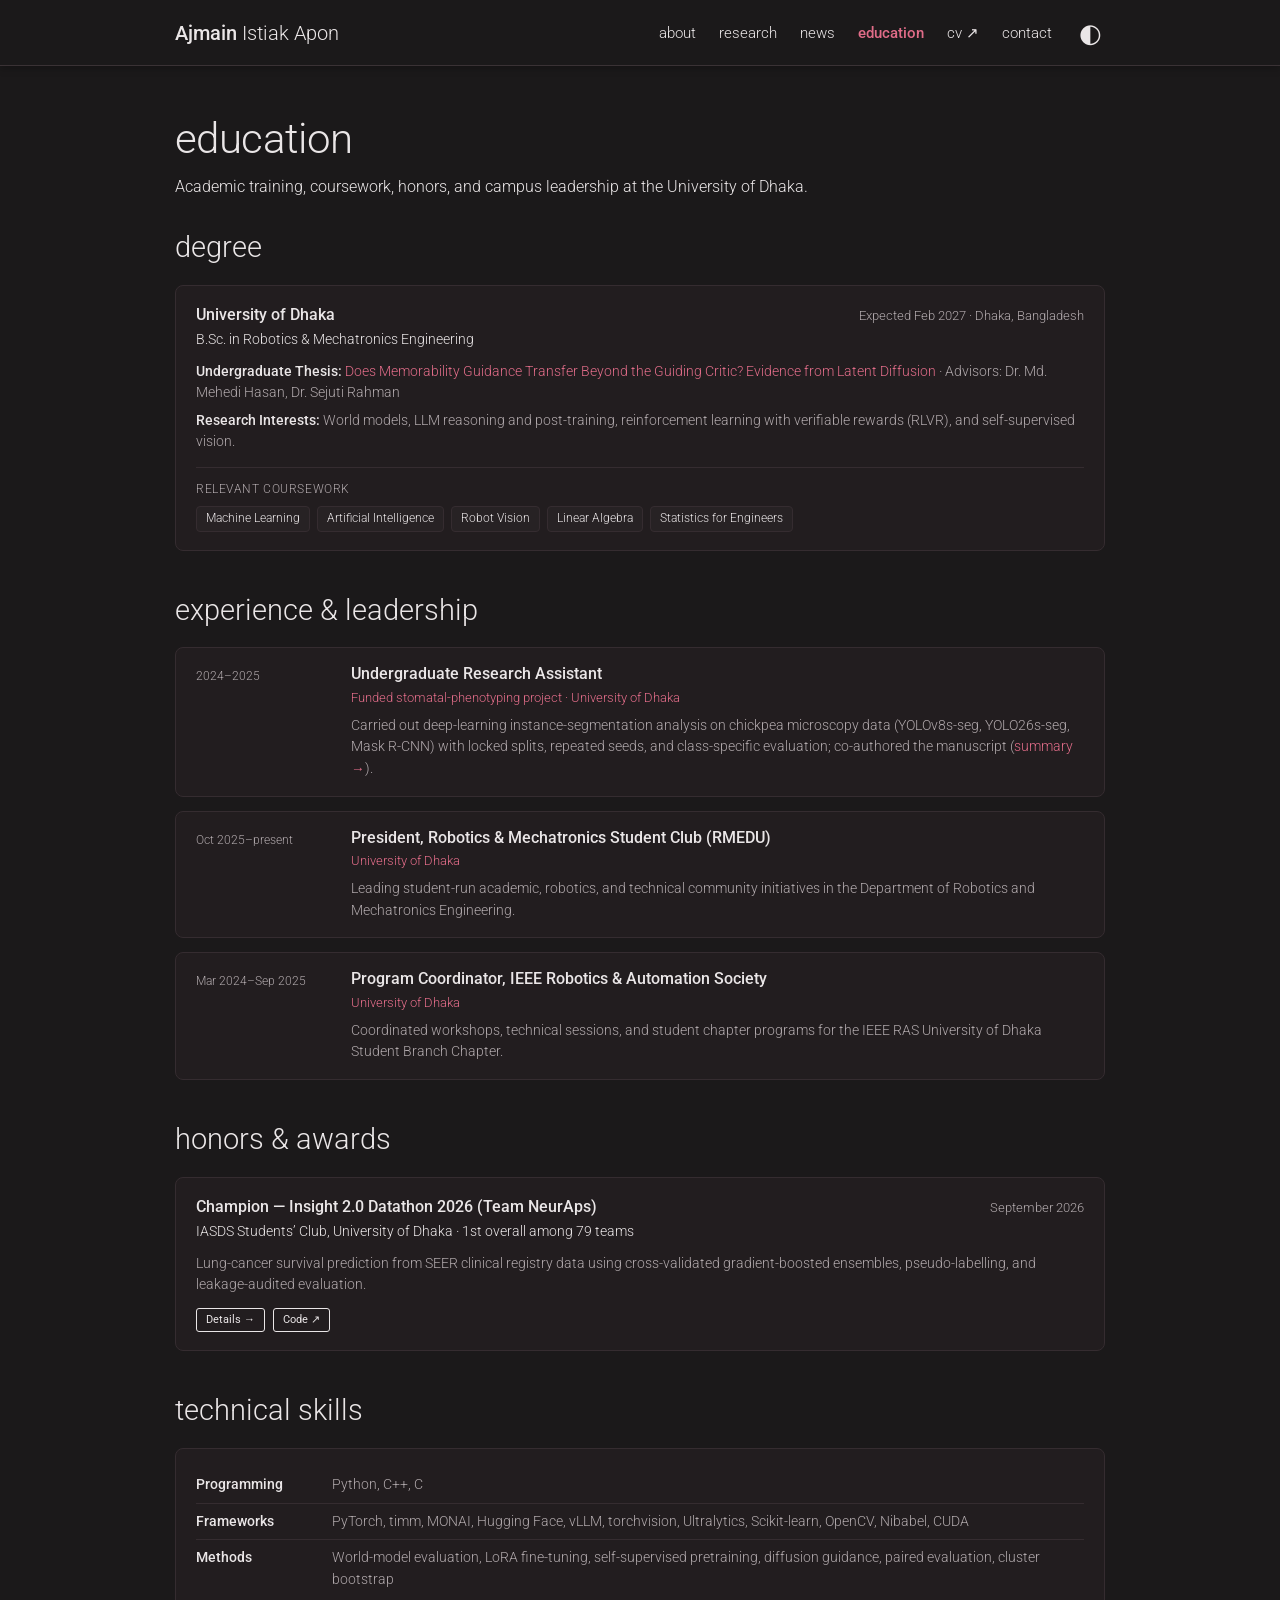
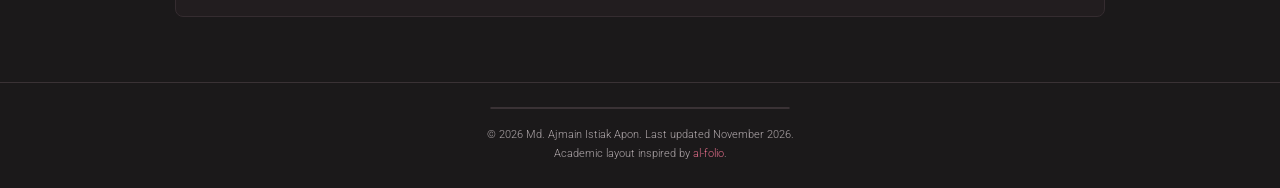
==== education.html @ 12cf2725 "Redesign portfolio in burgundy with framed paper cards, education page, updated figures, and rebuilt" ====
<!doctype html>
<html lang="en"><head>
<meta charset="utf-8"><meta name="viewport" content="width=device-width,initial-scale=1"><meta name="theme-color" content="#1b191a">
<title>Education | Ajmain Istiak Apon</title>
<meta name="description" content="Education, coursework, academic leadership, honors, and technical skills of Ajmain Istiak Apon at the University of Dhaka.">
<link rel="icon" href="favicon.svg"><link rel="preconnect" href="https://fonts.googleapis.com"><link rel="preconnect" href="https://fonts.gstatic.com" crossorigin>
<link href="https://fonts.googleapis.com/css2?family=Roboto:wght@300;400;500;700&display=swap" rel="stylesheet"><link rel="stylesheet" href="style.css?v=20261120-edu-page">
<script src="main.js?v=20261120-burgundy" defer></script></head>
<body class="dark"><a class="skip" href="#content">Skip to content</a>
<header><div class="nav-wrap"><a class="brand" href="./"><strong>Ajmain</strong> Istiak Apon</a><button class="menu-toggle" aria-expanded="false" aria-controls="nav">Menu</button><nav id="nav" aria-label="Main navigation"><a href="./">about</a><a href="research.html">research</a><a href="./#news">news</a><a href="education.html" aria-current="page">education</a><a href="resume.pdf" target="_blank" rel="noopener">cv ↗</a><a href="./#contact">contact</a></nav><button class="theme-toggle" aria-label="Switch to dark theme" title="Toggle color theme">◐</button></div></header>
<main id="content" class="page">
<h1>education</h1>
<p class="subtitle">Academic training, coursework, honors, and campus leadership at the University of Dhaka.</p>

<section id="degree">
<h2>degree</h2>
<div class="edu-card">
  <div class="edu-head">
    <div><h3>University of Dhaka</h3><p class="edu-degree">B.Sc. in Robotics &amp; Mechatronics Engineering</p></div>
    <span class="edu-date">Expected Feb 2027 · Dhaka, Bangladesh</span>
  </div>
  <p class="edu-detail"><strong>Undergraduate Thesis:</strong> <a href="research.html#research-3">Does Memorability Guidance Transfer Beyond the Guiding Critic? Evidence from Latent Diffusion</a> · Advisors: Dr. Md. Mehedi Hasan, Dr. Sejuti Rahman</p>
  <p class="edu-detail"><strong>Research Interests:</strong> World models, LLM reasoning and post-training, reinforcement learning with verifiable rewards (RLVR), and self-supervised vision.</p>
  <div class="edu-subblock">
    <span class="edu-sublabel">Relevant Coursework</span>
    <div class="tag-list"><span>Machine Learning</span><span>Artificial Intelligence</span><span>Robot Vision</span><span>Linear Algebra</span><span>Statistics for Engineers</span></div>
  </div>
</div>
</section>

<section id="leadership">
<h2>experience &amp; leadership</h2>
<div class="edu-list">
  <div class="edu-item">
    <span class="edu-period">2024–2025</span>
    <div>
      <h3>Undergraduate Research Assistant</h3>
      <p class="edu-org">Funded stomatal-phenotyping project · University of Dhaka</p>
      <p class="edu-note">Carried out deep-learning instance-segmentation analysis on chickpea microscopy data (YOLOv8s-seg, YOLO26s-seg, Mask R-CNN) with locked splits, repeated seeds, and class-specific evaluation; co-authored the manuscript (<a href="research.html#research-4">summary →</a>).</p>
    </div>
  </div>
  <div class="edu-item">
    <span class="edu-period">Oct 2025–present</span>
    <div>
      <h3>President, Robotics &amp; Mechatronics Student Club (RMEDU)</h3>
      <p class="edu-org">University of Dhaka</p>
      <p class="edu-note">Leading student-run academic, robotics, and technical community initiatives in the Department of Robotics and Mechatronics Engineering.</p>
    </div>
  </div>
  <div class="edu-item">
    <span class="edu-period">Mar 2024–Sep 2025</span>
    <div>
      <h3>Program Coordinator, IEEE Robotics &amp; Automation Society</h3>
      <p class="edu-org">University of Dhaka</p>
      <p class="edu-note">Coordinated workshops, technical sessions, and student chapter programs for the IEEE RAS University of Dhaka Student Branch Chapter.</p>
    </div>
  </div>
</div>
</section>

<section id="honors">
<h2>honors &amp; awards</h2>
<div class="edu-card">
  <div class="edu-head">
    <div><h3>Champion — Insight 2.0 Datathon 2026 (Team NeurAps)</h3><p class="edu-degree">IASDS Students&rsquo; Club, University of Dhaka · 1st overall among 79 teams</p></div>
    <span class="edu-date">September 2026</span>
  </div>
  <p class="edu-detail">Lung-cancer survival prediction from SEER clinical registry data using cross-validated gradient-boosted ensembles, pseudo-labelling, and leakage-audited evaluation.</p>
  <div class="pub-actions" style="margin-top:12px"><a href="research.html#research-6">Details →</a><a href="https://github.com/ajmainapon/datathon-Insight2.0-NeurAps" target="_blank" rel="noopener">Code ↗</a></div>
</div>
</section>

<section id="skills">
<h2>technical skills</h2>
<div class="edu-card">
  <div class="skills-row"><span>Programming</span><p>Python, C++, C</p></div>
  <div class="skills-row"><span>Frameworks</span><p>PyTorch, timm, MONAI, Hugging Face, vLLM, torchvision, Ultralytics, Scikit-learn, OpenCV, Nibabel, CUDA</p></div>
  <div class="skills-row"><span>Methods</span><p>World-model evaluation, LoRA fine-tuning, self-supervised pretraining, diffusion guidance, paired evaluation, cluster bootstrap</p></div>
</div>
</section>
</main>
<footer><div class="visitor-map"><script type="text/javascript" id="mapmyvisitors" src="https://mapmyvisitors.com/map.js?d=3pk0E4R-oVgBBRHfqlRcq8P6tAjoBZBUR15qgPyUo3c&cl=9e9498&co=231e20&ct=b0a8ab&cmo=b82d57&cmn=e87493&w=a"></script></div><div>© 2026 Md. Ajmain Istiak Apon. <span>Last updated November 2026.</span></div><div>Academic layout inspired by <a href="https://github.com/alshedivat/al-folio" target="_blank" rel="noopener">al-folio</a>.</div></footer>
</body></html>
---- style.css ----
:root{color-scheme:light;--bg:#fff;--text:#333;--muted:#707070;--accent:#8c1d40;--badge:#8c1d40;--line:#e4dfe1;--panel:#f7f4f5;--card:#fbf9fa;--card-border:#e7e0e2;--shadow:0 2px 8px #0000000d;--glow:#c96b886b;--glow-soft:#e8b3c24d;--tex-dot:#8c1d4042}*{box-sizing:border-box}html{scroll-behavior:smooth;scroll-padding-top:90px}body{margin:0;font-family:Roboto,Arial,sans-serif;font-size:16px;font-weight:300;line-height:1.6;background:var(--bg);color:var(--text)}body.dark{color-scheme:dark;--bg:#1b191a;--text:#eae6e7;--muted:#b0a8ab;--accent:#e06c88;--badge:#8c1d40;--line:#3a3235;--panel:#272224;--card:#221d1f;--card-border:#352c30;--shadow:0 2px 8px #0004;--glow:#b52d575a;--glow-soft:#6e143238;--tex-dot:#e0769352}a{color:var(--accent);text-decoration:none}a:hover{text-decoration:underline}strong{font-weight:500}button{font:inherit;color:var(--text)}a:focus-visible,button:focus-visible,summary:focus-visible{outline:2px solid var(--accent);outline-offset:4px}header{height:66px;position:sticky;top:0;background:var(--bg);border-bottom:1px solid var(--line);box-shadow:var(--shadow);z-index:10}.nav-wrap{max-width:930px;margin:auto;height:100%;display:flex;align-items:center;gap:24px}.brand{color:var(--text);font-size:20px;margin-right:auto}.brand:hover{text-decoration:none}.brand-tagline{font-size:14px;font-weight:400;letter-spacing:.01em;color:var(--muted);white-space:nowrap;min-width:0;overflow:hidden;text-overflow:ellipsis;transition:color .15s}.brand-tagline:hover{color:var(--text)}.brand-tagline span{color:var(--accent);margin:0 2px}nav{display:flex;gap:23px;align-items:center}nav a{color:var(--text);font-size:15px}nav a[aria-current]{color:var(--accent);font-weight:500}.theme-toggle{border:0;background:none;cursor:pointer;padding:3px;font-size:26px;line-height:1}.menu-toggle{display:none}.page{max-width:930px;margin:48px auto 65px;min-height:75vh}h1{font-size:42px;line-height:1.2;font-weight:300;letter-spacing:-.6px;margin:0 0 10px}h2{font-weight:300;font-size:29px;line-height:1.2;margin:0 0 20px}h3{margin:0}p{margin:0 0 16px}.subtitle{margin-bottom:30px;font-size:16px}.profile{float:right;width:245px;margin:0 0 22px 35px}.portrait{position:relative;width:100%;aspect-ratio:245/278;isolation:isolate}.portrait::before{content:"";position:absolute;z-index:0;inset:-6% -14% 2%;border-radius:50%;filter:blur(14px);background:radial-gradient(ellipse at 50% 46%,var(--glow) 0%,var(--glow-soft) 42%,#0000 70%)}.portrait::after{content:"";position:absolute;z-index:1;inset:-10% -18% 0;pointer-events:none;background-image:radial-gradient(circle,var(--tex-dot) 1px,#0000 1.15px),url("data:image/svg+xml,%3Csvg xmlns='http://www.w3.org/2000/svg' width='160' height='160'%3E%3Cfilter id='n'%3E%3CfeTurbulence type='fractalNoise' baseFrequency='0.85' numOctaves='4' stitchTiles='stitch'/%3E%3CfeColorMatrix type='saturate' values='0'/%3E%3C/filter%3E%3Crect width='100%25' height='100%25' filter='url(%23n)' opacity='0.2'/%3E%3C/svg%3E");background-size:10px 10px,160px 160px;-webkit-mask:radial-gradient(ellipse 52% 46% at 50% 45%,#000 18%,#0008 48%,#0000 74%);mask:radial-gradient(ellipse 52% 46% at 50% 45%,#000 18%,#0008 48%,#0000 74%)}.profile img{position:relative;z-index:2;width:100%;height:100%;object-fit:contain;object-position:center bottom;display:block;-webkit-mask:linear-gradient(#000 82%,#0000 100%);mask:linear-gradient(#000 82%,#0000 100%)}.profile p{font-family:monospace;font-size:12px;line-height:1.65;margin-top:12px;color:var(--muted);text-align:center}.biography p{text-align:justify;hyphens:auto;-webkit-hyphens:auto}.opportunity{padding:0}.socials{clear:both;display:flex;justify-content:center;gap:30px;padding:15px 0 8px}.socials a{color:var(--text);display:flex;flex-direction:column;align-items:center;gap:4px}.socials a:hover{color:var(--accent);text-decoration:none}.socials span:last-child{font-size:11px;color:var(--muted)}.socials svg{width:31px;height:31px;stroke:currentColor;fill:none;stroke-width:1.7}.social-symbol{font-weight:500;font-size:25px;line-height:31px;height:31px}.social-symbol.linkedin{font-weight:700}section+section{margin-top:42px}.news-row{display:grid;grid-template-columns:100px 1fr;gap:12px;margin-bottom:14px;font-size:14px}.news-row time{font-weight:400}.news-row p{margin:0}.section-title{display:flex;justify-content:space-between;align-items:baseline;gap:20px}.section-title>a{font-size:13px}.section-note{font-size:13px;color:var(--muted);margin-top:-9px;margin-bottom:25px}.publication{display:grid;grid-template-columns:110px 1fr;gap:20px;margin-bottom:30px}.pub-label{padding-top:4px;text-align:center}.pub-label span{display:inline-block;background:var(--badge);color:#fff;border-radius:3px;padding:3px 9px;font-size:11px;font-weight:400;max-width:100%}.pub-body h3{font-size:16px;line-height:1.5;font-weight:500;margin-bottom:3px}.pub-authors{font-size:13.5px;margin-bottom:4px;color:var(--muted)}.self-author{color:var(--text);font-weight:400;text-decoration:underline;text-decoration-color:var(--accent);text-underline-offset:3px}.pub-meta{font-size:13px;font-style:italic;margin-bottom:5px;color:var(--muted)}.pub-description{font-size:14px;margin-bottom:8px}.pub-actions{display:flex;flex-wrap:wrap;align-items:center;gap:8px;margin-top:2px}.pub-actions a,.pub-actions .pub-pending,summary{border:1px solid var(--text);border-radius:3px;font-size:11px;font-weight:400;color:var(--text);padding:2px 9px;background:transparent;line-height:1.7;cursor:pointer;display:inline-flex;align-items:center;gap:4px;list-style:none;transition:color .15s,border-color .15s,background-color .15s}.pub-actions a:hover,summary:hover{color:var(--accent);border-color:var(--accent);background:color-mix(in srgb,var(--accent) 10%,transparent);text-decoration:none}.pub-actions .pub-pending{border-style:dashed;border-color:var(--line);color:var(--muted);opacity:.75;cursor:default;user-select:none}.pub-actions:empty{display:none}details{margin-top:6px}summary::-webkit-details-marker{display:none}details[open] summary{color:var(--accent);border-color:var(--accent)}.abstract{margin-top:12px;padding:14px 18px;background:var(--panel);border-left:2px solid var(--accent);font-size:13px;line-height:1.65}.abstract ul{margin:0;padding-left:16px;line-height:1.65!important}.abstract li+li{margin-top:9px}.edu-card{padding:18px 20px;background:var(--card);border:1px solid var(--card-border);border-radius:8px}.edu-head{display:flex;justify-content:space-between;align-items:baseline;gap:16px;margin-bottom:10px}.edu-head h3{font-size:16px;font-weight:500;line-height:1.4}.edu-degree{font-size:14px;color:var(--text);margin:2px 0 0}.edu-date{font-size:12.5px;color:var(--muted);white-space:nowrap}.edu-detail{font-size:13.5px;color:var(--muted);margin:6px 0 0;line-height:1.6}.edu-detail strong{color:var(--text)}.edu-subblock{margin-top:14px;padding-top:12px;border-top:1px solid var(--card-border)}.edu-sublabel{display:block;font-size:11.5px;text-transform:uppercase;letter-spacing:.05em;color:var(--muted);margin-bottom:8px}.tag-list{display:flex;flex-wrap:wrap;gap:7px}.tag-list span{font-size:12px;color:var(--text);background:var(--panel);border:1px solid var(--card-border);border-radius:4px;padding:2px 9px}.edu-list{display:flex;flex-direction:column;gap:14px}.edu-item{display:grid;grid-template-columns:135px 1fr;gap:20px;padding:16px 20px;background:var(--card);border:1px solid var(--card-border);border-radius:8px}.edu-period{font-size:12px;color:var(--muted);padding-top:3px}.edu-item h3{font-size:15.5px;font-weight:500;line-height:1.4;margin-bottom:2px}.edu-org{font-size:13px;color:var(--accent);margin:0 0 6px}.edu-note{font-size:13.5px;color:var(--muted);margin:0;line-height:1.6}.skills-row{display:grid;grid-template-columns:120px 1fr;gap:16px;font-size:13.5px;padding:7px 0}.skills-row+.skills-row{border-top:1px solid var(--card-border)}.skills-row>span{color:var(--text);font-weight:500}.skills-row p{margin:0;color:var(--muted)}.background-row{display:grid;grid-template-columns:110px 1fr;gap:20px;margin-bottom:15px;font-size:14px}.background-row>span{color:var(--muted);font-size:12px;padding-top:3px}.background-row p{margin:0}#contact{font-size:14px}#contact a{overflow-wrap:anywhere}.research-intro{font-size:14px;color:var(--muted);max-width:800px}.year{border-bottom:1px solid var(--line);padding-bottom:12px;margin:35px 0 25px;color:var(--muted);font-size:24px}footer{text-align:center;border-top:1px solid var(--line);padding:24px 20px;font-size:11px;color:var(--muted);line-height:1.8}.visitor-map{max-width:300px;width:100%;margin:0 auto 16px;border:1px solid var(--line);border-radius:6px;overflow:hidden;background:#231e20}.skip{position:fixed;top:-100px;left:15px;background:var(--bg);padding:8px;z-index:30}.skip:focus{top:5px}@media(max-width:1000px){.nav-wrap,.page{max-width:calc(100% - 48px)}}@media(max-width:820px){.nav-wrap{gap:16px}nav{gap:14px}nav a{font-size:14px}}@media(max-width:650px){header{height:60px}.nav-wrap{max-width:calc(100% - 32px);gap:16px}.brand{font-size:17px}.brand-tagline{font-size:12.5px}.menu-toggle{display:block;font-size:12px;background:none;border:1px solid var(--line);padding:4px 8px;cursor:pointer}.theme-toggle{font-size:24px}nav{display:none;position:absolute;top:59px;left:0;right:0;background:var(--bg);border-bottom:1px solid var(--line);padding:18px 20px;gap:22px;flex-wrap:wrap}nav.open{display:flex}.page{max-width:calc(100% - 36px);margin-top:32px}h1{font-size:33px}.subtitle{font-size:14px;margin-bottom:24px}.profile{float:none;width:150px;margin:0 auto 18px;text-align:center}.profile p{font-size:9px;margin-top:8px}.biography{font-size:14px}h2{font-size:27px}.socials{gap:25px;padding-top:12px}.news-row{grid-template-columns:75px 1fr;font-size:13px;gap:10px}.publication{grid-template-columns:1fr;gap:8px;margin-bottom:30px}.pub-label{text-align:left;padding-top:0}.pub-label span{font-size:10px;padding:1px 7px}.pub-body h3{font-size:15px}.pub-description{font-size:13px}.pub-authors{font-size:12.5px}.pub-meta{font-size:12px}.section-title>a{font-size:12px}.section-note{font-size:12px}.edu-card{padding:15px}.edu-head{flex-direction:column;gap:4px}.edu-date{font-size:12px}.edu-detail{font-size:13px}.edu-item{grid-template-columns:1fr;gap:6px;padding:15px}.edu-period{padding-top:0}.edu-note{font-size:13px}.skills-row{grid-template-columns:1fr;gap:4px;font-size:13px}.background-row{grid-template-columns:82px 1fr;gap:12px;font-size:13px}.background-row>span{font-size:11px}section+section{margin-top:35px}.abstract{padding:12px;font-size:12px}footer>div span{display:block}}@media(prefers-reduced-motion:reduce){html{scroll-behavior:auto}}
.publication{position:relative;z-index:0;display:grid;grid-template-columns:260px 1fr;gap:24px;padding:18px 20px;margin-bottom:18px;background:var(--card);border:1px solid var(--card-border);border-radius:8px;transition:border-color .25s ease,z-index 0s .45s}.publication:hover,.publication:focus-within{z-index:8;border-color:color-mix(in srgb,var(--accent) 40%,var(--card-border));transition:border-color .25s ease,z-index 0s 0s}.pub-label{padding-top:3px}.figure-link{position:relative;z-index:1;display:block;margin-bottom:9px;border:1px solid var(--line);border-radius:5px;overflow:hidden;background:white;cursor:zoom-in;transform-origin:left center;will-change:transform;transition:transform .45s cubic-bezier(.22,.61,.36,1),box-shadow .45s ease,border-color .35s ease,z-index 0s .45s}.figure-link:hover{box-shadow:0 3px 12px #0002}.figure-link img{display:block;width:100%;height:auto}@media(min-width:651px) and (hover:hover) and (pointer:fine){.figure-link:hover,.figure-link:focus-visible{z-index:9;transform:scale(2.15);border-color:var(--accent);box-shadow:0 20px 48px #0009;transition:transform .45s cubic-bezier(.22,.61,.36,1) .05s,box-shadow .45s ease .05s,border-color .35s ease .05s,z-index 0s 0s}}.pub-label small{display:block;font-size:10px;color:var(--muted);margin-top:6px;line-height:1.5}@media(max-width:650px){.publication{grid-template-columns:1fr;gap:13px;padding:15px;margin-bottom:16px}.pub-label{text-align:left}.figure-link{max-width:440px}.pub-label small{display:inline;margin-left:9px}}@media(prefers-reduced-motion:reduce){.figure-link,.figure-link:hover,.figure-link:focus-visible,.brand-tagline,.publication,.publication:hover,.publication:focus-within,.pub-actions a,.pub-actions .pub-pending,summary{transition:none}}
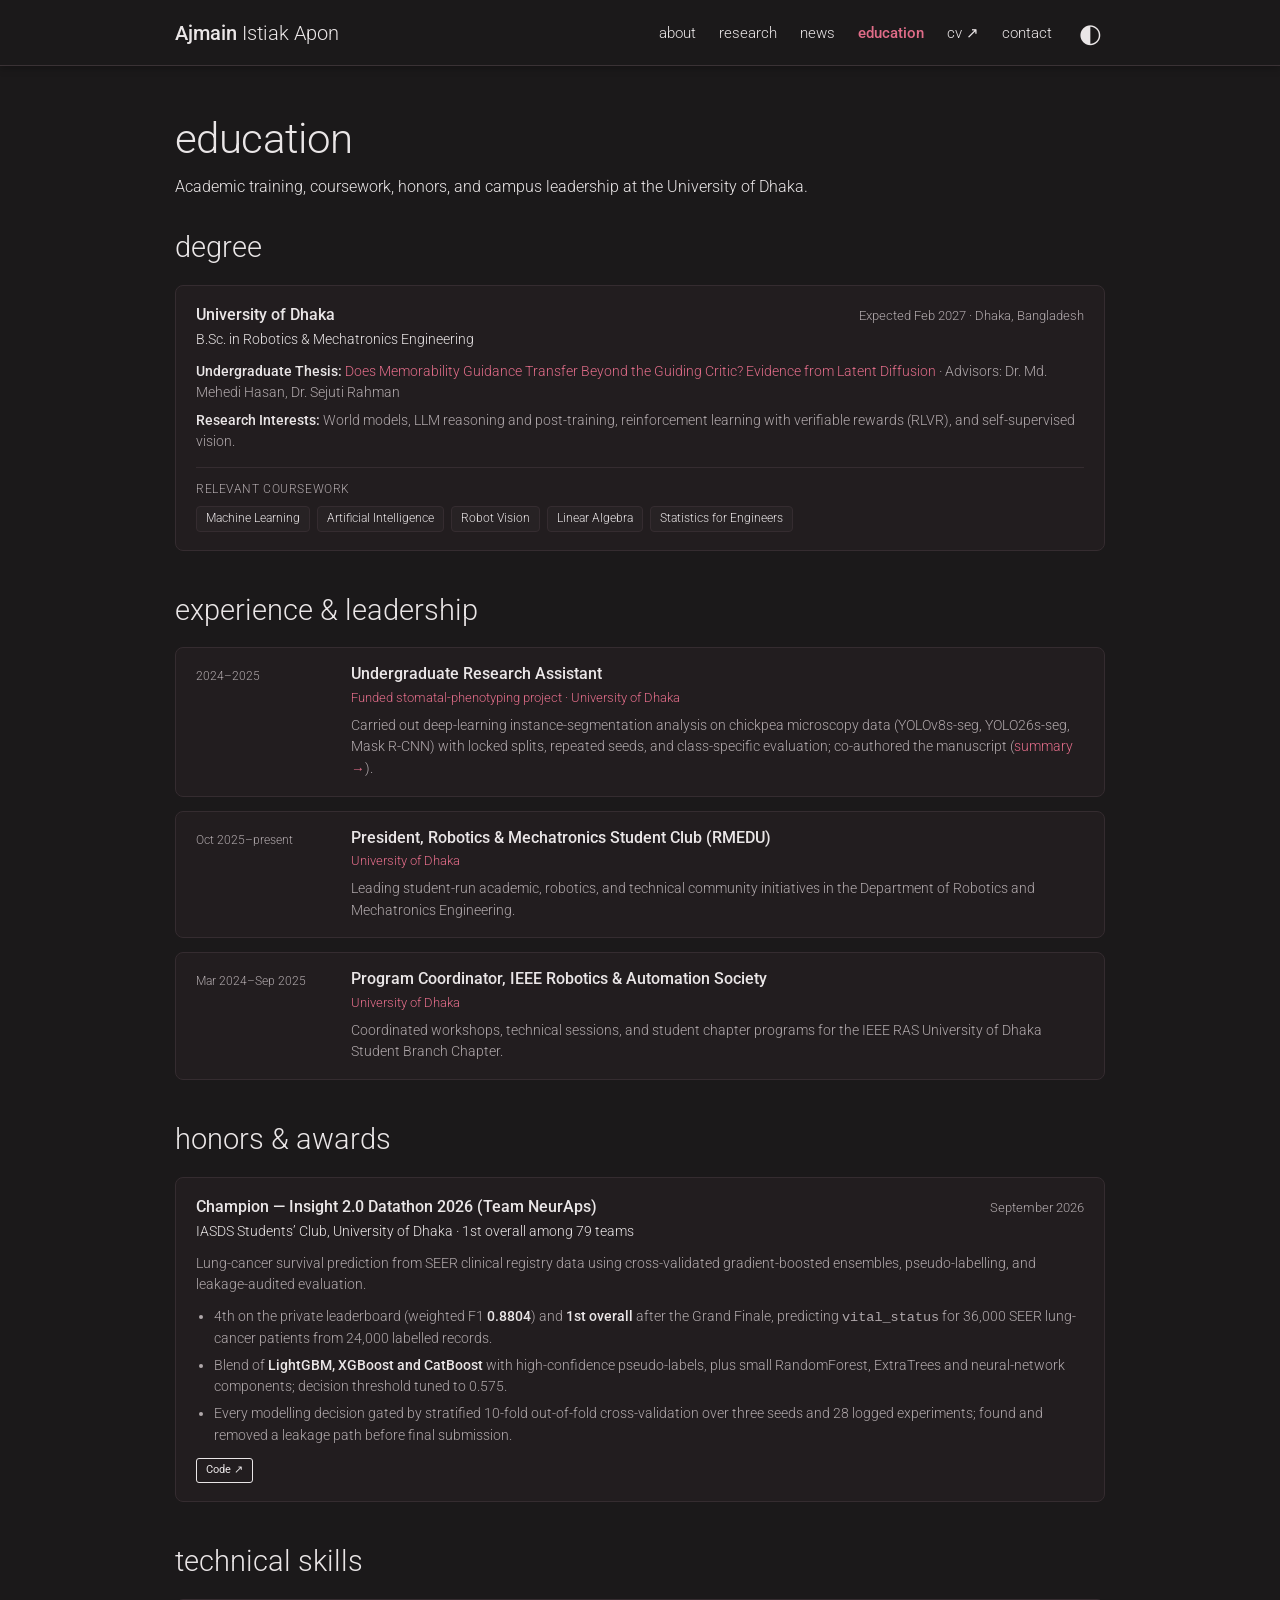
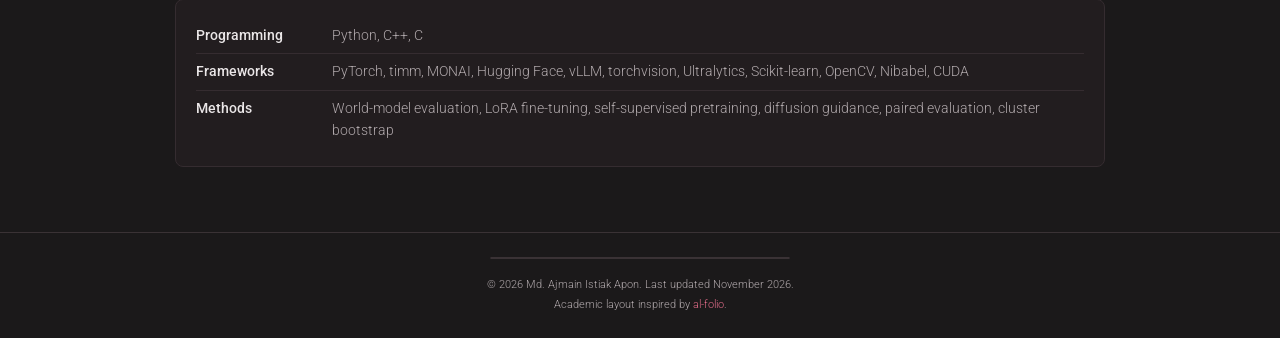
==== commit 5a59c933: "Move datathon award from research page to education page" ====
--- a/education.html
+++ b/education.html
@@ -4,7 +4,7 @@
 <title>Education | Ajmain Istiak Apon</title>
 <meta name="description" content="Education, coursework, academic leadership, honors, and technical skills of Ajmain Istiak Apon at the University of Dhaka.">
 <link rel="icon" href="favicon.svg"><link rel="preconnect" href="https://fonts.googleapis.com"><link rel="preconnect" href="https://fonts.gstatic.com" crossorigin>
-<link href="https://fonts.googleapis.com/css2?family=Roboto:wght@300;400;500;700&display=swap" rel="stylesheet"><link rel="stylesheet" href="style.css?v=20261120-edu-page">
+<link href="https://fonts.googleapis.com/css2?family=Roboto:wght@300;400;500;700&display=swap" rel="stylesheet"><link rel="stylesheet" href="style.css?v=20261120-award-move">
 <script src="main.js?v=20261120-burgundy" defer></script></head>
 <body class="dark"><a class="skip" href="#content">Skip to content</a>
 <header><div class="nav-wrap"><a class="brand" href="./"><strong>Ajmain</strong> Istiak Apon</a><button class="menu-toggle" aria-expanded="false" aria-controls="nav">Menu</button><nav id="nav" aria-label="Main navigation"><a href="./">about</a><a href="research.html">research</a><a href="./#news">news</a><a href="education.html" aria-current="page">education</a><a href="resume.pdf" target="_blank" rel="noopener">cv ↗</a><a href="./#contact">contact</a></nav><button class="theme-toggle" aria-label="Switch to dark theme" title="Toggle color theme">◐</button></div></header>
@@ -66,7 +66,7 @@
     <span class="edu-date">September 2026</span>
   </div>
   <p class="edu-detail">Lung-cancer survival prediction from SEER clinical registry data using cross-validated gradient-boosted ensembles, pseudo-labelling, and leakage-audited evaluation.</p>
-  <div class="pub-actions" style="margin-top:12px"><a href="research.html#research-6">Details →</a><a href="https://github.com/ajmainapon/datathon-Insight2.0-NeurAps" target="_blank" rel="noopener">Code ↗</a></div>
+  <ul class="edu-bullets"><li>4th on the private leaderboard (weighted F1 <strong>0.8804</strong>) and <strong>1st overall</strong> after the Grand Finale, predicting <code>vital_status</code> for 36,000 SEER lung-cancer patients from 24,000 labelled records.</li><li>Blend of <strong>LightGBM, XGBoost and CatBoost</strong> with high-confidence pseudo-labels, plus small RandomForest, ExtraTrees and neural-network components; decision threshold tuned to 0.575.</li><li>Every modelling decision gated by stratified 10-fold out-of-fold cross-validation over three seeds and 28 logged experiments; found and removed a leakage path before final submission.</li></ul><div class="pub-actions" style="margin-top:12px"><a href="https://github.com/ajmainapon/datathon-Insight2.0-NeurAps" target="_blank" rel="noopener">Code ↗</a></div>
 </div>
 </section>
 
--- a/style.css
+++ b/style.css
@@ -1,2 +1,2 @@
-:root{color-scheme:light;--bg:#fff;--text:#333;--muted:#707070;--accent:#8c1d40;--badge:#8c1d40;--line:#e4dfe1;--panel:#f7f4f5;--card:#fbf9fa;--card-border:#e7e0e2;--shadow:0 2px 8px #0000000d;--glow:#c96b886b;--glow-soft:#e8b3c24d;--tex-dot:#8c1d4042}*{box-sizing:border-box}html{scroll-behavior:smooth;scroll-padding-top:90px}body{margin:0;font-family:Roboto,Arial,sans-serif;font-size:16px;font-weight:300;line-height:1.6;background:var(--bg);color:var(--text)}body.dark{color-scheme:dark;--bg:#1b191a;--text:#eae6e7;--muted:#b0a8ab;--accent:#e06c88;--badge:#8c1d40;--line:#3a3235;--panel:#272224;--card:#221d1f;--card-border:#352c30;--shadow:0 2px 8px #0004;--glow:#b52d575a;--glow-soft:#6e143238;--tex-dot:#e0769352}a{color:var(--accent);text-decoration:none}a:hover{text-decoration:underline}strong{font-weight:500}button{font:inherit;color:var(--text)}a:focus-visible,button:focus-visible,summary:focus-visible{outline:2px solid var(--accent);outline-offset:4px}header{height:66px;position:sticky;top:0;background:var(--bg);border-bottom:1px solid var(--line);box-shadow:var(--shadow);z-index:10}.nav-wrap{max-width:930px;margin:auto;height:100%;display:flex;align-items:center;gap:24px}.brand{color:var(--text);font-size:20px;margin-right:auto}.brand:hover{text-decoration:none}.brand-tagline{font-size:14px;font-weight:400;letter-spacing:.01em;color:var(--muted);white-space:nowrap;min-width:0;overflow:hidden;text-overflow:ellipsis;transition:color .15s}.brand-tagline:hover{color:var(--text)}.brand-tagline span{color:var(--accent);margin:0 2px}nav{display:flex;gap:23px;align-items:center}nav a{color:var(--text);font-size:15px}nav a[aria-current]{color:var(--accent);font-weight:500}.theme-toggle{border:0;background:none;cursor:pointer;padding:3px;font-size:26px;line-height:1}.menu-toggle{display:none}.page{max-width:930px;margin:48px auto 65px;min-height:75vh}h1{font-size:42px;line-height:1.2;font-weight:300;letter-spacing:-.6px;margin:0 0 10px}h2{font-weight:300;font-size:29px;line-height:1.2;margin:0 0 20px}h3{margin:0}p{margin:0 0 16px}.subtitle{margin-bottom:30px;font-size:16px}.profile{float:right;width:245px;margin:0 0 22px 35px}.portrait{position:relative;width:100%;aspect-ratio:245/278;isolation:isolate}.portrait::before{content:"";position:absolute;z-index:0;inset:-6% -14% 2%;border-radius:50%;filter:blur(14px);background:radial-gradient(ellipse at 50% 46%,var(--glow) 0%,var(--glow-soft) 42%,#0000 70%)}.portrait::after{content:"";position:absolute;z-index:1;inset:-10% -18% 0;pointer-events:none;background-image:radial-gradient(circle,var(--tex-dot) 1px,#0000 1.15px),url("data:image/svg+xml,%3Csvg xmlns='http://www.w3.org/2000/svg' width='160' height='160'%3E%3Cfilter id='n'%3E%3CfeTurbulence type='fractalNoise' baseFrequency='0.85' numOctaves='4' stitchTiles='stitch'/%3E%3CfeColorMatrix type='saturate' values='0'/%3E%3C/filter%3E%3Crect width='100%25' height='100%25' filter='url(%23n)' opacity='0.2'/%3E%3C/svg%3E");background-size:10px 10px,160px 160px;-webkit-mask:radial-gradient(ellipse 52% 46% at 50% 45%,#000 18%,#0008 48%,#0000 74%);mask:radial-gradient(ellipse 52% 46% at 50% 45%,#000 18%,#0008 48%,#0000 74%)}.profile img{position:relative;z-index:2;width:100%;height:100%;object-fit:contain;object-position:center bottom;display:block;-webkit-mask:linear-gradient(#000 82%,#0000 100%);mask:linear-gradient(#000 82%,#0000 100%)}.profile p{font-family:monospace;font-size:12px;line-height:1.65;margin-top:12px;color:var(--muted);text-align:center}.biography p{text-align:justify;hyphens:auto;-webkit-hyphens:auto}.opportunity{padding:0}.socials{clear:both;display:flex;justify-content:center;gap:30px;padding:15px 0 8px}.socials a{color:var(--text);display:flex;flex-direction:column;align-items:center;gap:4px}.socials a:hover{color:var(--accent);text-decoration:none}.socials span:last-child{font-size:11px;color:var(--muted)}.socials svg{width:31px;height:31px;stroke:currentColor;fill:none;stroke-width:1.7}.social-symbol{font-weight:500;font-size:25px;line-height:31px;height:31px}.social-symbol.linkedin{font-weight:700}section+section{margin-top:42px}.news-row{display:grid;grid-template-columns:100px 1fr;gap:12px;margin-bottom:14px;font-size:14px}.news-row time{font-weight:400}.news-row p{margin:0}.section-title{display:flex;justify-content:space-between;align-items:baseline;gap:20px}.section-title>a{font-size:13px}.section-note{font-size:13px;color:var(--muted);margin-top:-9px;margin-bottom:25px}.publication{display:grid;grid-template-columns:110px 1fr;gap:20px;margin-bottom:30px}.pub-label{padding-top:4px;text-align:center}.pub-label span{display:inline-block;background:var(--badge);color:#fff;border-radius:3px;padding:3px 9px;font-size:11px;font-weight:400;max-width:100%}.pub-body h3{font-size:16px;line-height:1.5;font-weight:500;margin-bottom:3px}.pub-authors{font-size:13.5px;margin-bottom:4px;color:var(--muted)}.self-author{color:var(--text);font-weight:400;text-decoration:underline;text-decoration-color:var(--accent);text-underline-offset:3px}.pub-meta{font-size:13px;font-style:italic;margin-bottom:5px;color:var(--muted)}.pub-description{font-size:14px;margin-bottom:8px}.pub-actions{display:flex;flex-wrap:wrap;align-items:center;gap:8px;margin-top:2px}.pub-actions a,.pub-actions .pub-pending,summary{border:1px solid var(--text);border-radius:3px;font-size:11px;font-weight:400;color:var(--text);padding:2px 9px;background:transparent;line-height:1.7;cursor:pointer;display:inline-flex;align-items:center;gap:4px;list-style:none;transition:color .15s,border-color .15s,background-color .15s}.pub-actions a:hover,summary:hover{color:var(--accent);border-color:var(--accent);background:color-mix(in srgb,var(--accent) 10%,transparent);text-decoration:none}.pub-actions .pub-pending{border-style:dashed;border-color:var(--line);color:var(--muted);opacity:.75;cursor:default;user-select:none}.pub-actions:empty{display:none}details{margin-top:6px}summary::-webkit-details-marker{display:none}details[open] summary{color:var(--accent);border-color:var(--accent)}.abstract{margin-top:12px;padding:14px 18px;background:var(--panel);border-left:2px solid var(--accent);font-size:13px;line-height:1.65}.abstract ul{margin:0;padding-left:16px;line-height:1.65!important}.abstract li+li{margin-top:9px}.edu-card{padding:18px 20px;background:var(--card);border:1px solid var(--card-border);border-radius:8px}.edu-head{display:flex;justify-content:space-between;align-items:baseline;gap:16px;margin-bottom:10px}.edu-head h3{font-size:16px;font-weight:500;line-height:1.4}.edu-degree{font-size:14px;color:var(--text);margin:2px 0 0}.edu-date{font-size:12.5px;color:var(--muted);white-space:nowrap}.edu-detail{font-size:13.5px;color:var(--muted);margin:6px 0 0;line-height:1.6}.edu-detail strong{color:var(--text)}.edu-subblock{margin-top:14px;padding-top:12px;border-top:1px solid var(--card-border)}.edu-sublabel{display:block;font-size:11.5px;text-transform:uppercase;letter-spacing:.05em;color:var(--muted);margin-bottom:8px}.tag-list{display:flex;flex-wrap:wrap;gap:7px}.tag-list span{font-size:12px;color:var(--text);background:var(--panel);border:1px solid var(--card-border);border-radius:4px;padding:2px 9px}.edu-list{display:flex;flex-direction:column;gap:14px}.edu-item{display:grid;grid-template-columns:135px 1fr;gap:20px;padding:16px 20px;background:var(--card);border:1px solid var(--card-border);border-radius:8px}.edu-period{font-size:12px;color:var(--muted);padding-top:3px}.edu-item h3{font-size:15.5px;font-weight:500;line-height:1.4;margin-bottom:2px}.edu-org{font-size:13px;color:var(--accent);margin:0 0 6px}.edu-note{font-size:13.5px;color:var(--muted);margin:0;line-height:1.6}.skills-row{display:grid;grid-template-columns:120px 1fr;gap:16px;font-size:13.5px;padding:7px 0}.skills-row+.skills-row{border-top:1px solid var(--card-border)}.skills-row>span{color:var(--text);font-weight:500}.skills-row p{margin:0;color:var(--muted)}.background-row{display:grid;grid-template-columns:110px 1fr;gap:20px;margin-bottom:15px;font-size:14px}.background-row>span{color:var(--muted);font-size:12px;padding-top:3px}.background-row p{margin:0}#contact{font-size:14px}#contact a{overflow-wrap:anywhere}.research-intro{font-size:14px;color:var(--muted);max-width:800px}.year{border-bottom:1px solid var(--line);padding-bottom:12px;margin:35px 0 25px;color:var(--muted);font-size:24px}footer{text-align:center;border-top:1px solid var(--line);padding:24px 20px;font-size:11px;color:var(--muted);line-height:1.8}.visitor-map{max-width:300px;width:100%;margin:0 auto 16px;border:1px solid var(--line);border-radius:6px;overflow:hidden;background:#231e20}.skip{position:fixed;top:-100px;left:15px;background:var(--bg);padding:8px;z-index:30}.skip:focus{top:5px}@media(max-width:1000px){.nav-wrap,.page{max-width:calc(100% - 48px)}}@media(max-width:820px){.nav-wrap{gap:16px}nav{gap:14px}nav a{font-size:14px}}@media(max-width:650px){header{height:60px}.nav-wrap{max-width:calc(100% - 32px);gap:16px}.brand{font-size:17px}.brand-tagline{font-size:12.5px}.menu-toggle{display:block;font-size:12px;background:none;border:1px solid var(--line);padding:4px 8px;cursor:pointer}.theme-toggle{font-size:24px}nav{display:none;position:absolute;top:59px;left:0;right:0;background:var(--bg);border-bottom:1px solid var(--line);padding:18px 20px;gap:22px;flex-wrap:wrap}nav.open{display:flex}.page{max-width:calc(100% - 36px);margin-top:32px}h1{font-size:33px}.subtitle{font-size:14px;margin-bottom:24px}.profile{float:none;width:150px;margin:0 auto 18px;text-align:center}.profile p{font-size:9px;margin-top:8px}.biography{font-size:14px}h2{font-size:27px}.socials{gap:25px;padding-top:12px}.news-row{grid-template-columns:75px 1fr;font-size:13px;gap:10px}.publication{grid-template-columns:1fr;gap:8px;margin-bottom:30px}.pub-label{text-align:left;padding-top:0}.pub-label span{font-size:10px;padding:1px 7px}.pub-body h3{font-size:15px}.pub-description{font-size:13px}.pub-authors{font-size:12.5px}.pub-meta{font-size:12px}.section-title>a{font-size:12px}.section-note{font-size:12px}.edu-card{padding:15px}.edu-head{flex-direction:column;gap:4px}.edu-date{font-size:12px}.edu-detail{font-size:13px}.edu-item{grid-template-columns:1fr;gap:6px;padding:15px}.edu-period{padding-top:0}.edu-note{font-size:13px}.skills-row{grid-template-columns:1fr;gap:4px;font-size:13px}.background-row{grid-template-columns:82px 1fr;gap:12px;font-size:13px}.background-row>span{font-size:11px}section+section{margin-top:35px}.abstract{padding:12px;font-size:12px}footer>div span{display:block}}@media(prefers-reduced-motion:reduce){html{scroll-behavior:auto}}
+:root{color-scheme:light;--bg:#fff;--text:#333;--muted:#707070;--accent:#8c1d40;--badge:#8c1d40;--line:#e4dfe1;--panel:#f7f4f5;--card:#fbf9fa;--card-border:#e7e0e2;--shadow:0 2px 8px #0000000d;--glow:#c96b886b;--glow-soft:#e8b3c24d;--tex-dot:#8c1d4042;--disc-1:#b03a5f;--disc-2:#6e1430;--disc-rim:#ffffff30;--disc-dot:#ffffff2e;--orbit:#8c1d4070;--portrait-shadow:#3a0a1a4d;--cell:#8c1d40;--cell-line:#8c1d402e}*{box-sizing:border-box}html{scroll-behavior:smooth;scroll-padding-top:90px}body{margin:0;font-family:Roboto,Arial,sans-serif;font-size:16px;font-weight:300;line-height:1.6;background:var(--bg);color:var(--text)}body.dark{color-scheme:dark;--bg:#1b191a;--text:#eae6e7;--muted:#b0a8ab;--accent:#e06c88;--badge:#8c1d40;--line:#3a3235;--panel:#272224;--card:#221d1f;--card-border:#352c30;--shadow:0 2px 8px #0004;--glow:#b52d575a;--glow-soft:#6e143238;--tex-dot:#e0769352;--disc-1:#9b2347;--disc-2:#3e0c1d;--disc-rim:#e06c8840;--disc-dot:#ffffff1c;--orbit:#e06c8880;--portrait-shadow:#000a;--cell:#b03a5f;--cell-line:#e06c882e}a{color:var(--accent);text-decoration:none}a:hover{text-decoration:underline}strong{font-weight:500}button{font:inherit;color:var(--text)}a:focus-visible,button:focus-visible,summary:focus-visible{outline:2px solid var(--accent);outline-offset:4px}header{height:66px;position:sticky;top:0;background:var(--bg);border-bottom:1px solid var(--line);box-shadow:var(--shadow);z-index:10}.nav-wrap{max-width:930px;margin:auto;height:100%;display:flex;align-items:center;gap:24px}.brand{color:var(--text);font-size:20px;margin-right:auto}.brand:hover{text-decoration:none}.brand-tagline{font-size:14px;font-weight:400;letter-spacing:.01em;color:var(--muted);white-space:nowrap;min-width:0;overflow:hidden;text-overflow:ellipsis;transition:color .15s}.brand-tagline:hover{color:var(--text)}.brand-tagline span{color:var(--accent);margin:0 2px}nav{display:flex;gap:23px;align-items:center}nav a{color:var(--text);font-size:15px}nav a[aria-current]{color:var(--accent);font-weight:500}.theme-toggle{border:0;background:none;cursor:pointer;padding:3px;font-size:26px;line-height:1}.menu-toggle{display:none}.page{max-width:930px;margin:48px auto 65px;min-height:75vh}h1{font-size:42px;line-height:1.2;font-weight:300;letter-spacing:-.6px;margin:0 0 10px}h2{font-weight:300;font-size:29px;line-height:1.2;margin:0 0 20px}h3{margin:0}p{margin:0 0 16px}.subtitle{margin-bottom:30px;font-size:16px}.profile{float:right;width:245px;margin:0 0 22px 35px}.portrait{position:relative;width:100%;aspect-ratio:245/278;isolation:isolate}.portrait-art{position:absolute;top:-12%;left:-14%;width:128%;height:112%;overflow:visible;z-index:0;pointer-events:none;-webkit-mask:linear-gradient(#000 78%,#0000 98%);mask:linear-gradient(#000 78%,#0000 98%)}.pg-cell{fill:var(--cell)}.pg-empty{fill:none;stroke:var(--cell-line);stroke-width:.6}.pg-lbl{font:500 8px ui-monospace,SFMono-Regular,Menlo,monospace;fill:var(--accent);opacity:.85;letter-spacing:.02em}.profile img{position:relative;z-index:2;width:100%;height:100%;object-fit:contain;object-position:center bottom;display:block;filter:drop-shadow(0 10px 16px var(--portrait-shadow));-webkit-mask:linear-gradient(#000 82%,#0000 100%);mask:linear-gradient(#000 82%,#0000 100%)}.profile p{font-family:monospace;font-size:12px;line-height:1.65;margin-top:12px;color:var(--muted);text-align:center}.biography p{text-align:justify;hyphens:auto;-webkit-hyphens:auto}.opportunity{padding:0}.socials{clear:both;display:flex;justify-content:center;gap:30px;padding:15px 0 8px}.socials a{color:var(--text);display:flex;flex-direction:column;align-items:center;gap:4px}.socials a:hover{color:var(--accent);text-decoration:none}.socials span:last-child{font-size:11px;color:var(--muted)}.socials svg{width:31px;height:31px;stroke:currentColor;fill:none;stroke-width:1.7}.social-symbol{font-weight:500;font-size:25px;line-height:31px;height:31px}.social-symbol.linkedin{font-weight:700}section+section{margin-top:42px}.news-row{display:grid;grid-template-columns:100px 1fr;gap:12px;margin-bottom:14px;font-size:14px}.news-row time{font-weight:400}.news-row p{margin:0}.section-title{display:flex;justify-content:space-between;align-items:baseline;gap:20px}.section-title>a{font-size:13px}.section-note{font-size:13px;color:var(--muted);margin-top:-9px;margin-bottom:25px}.publication{display:grid;grid-template-columns:110px 1fr;gap:20px;margin-bottom:30px}.pub-label{padding-top:4px;text-align:center}.pub-label span{display:inline-block;background:var(--badge);color:#fff;border-radius:3px;padding:3px 9px;font-size:11px;font-weight:400;max-width:100%}.pub-body h3{font-size:16px;line-height:1.5;font-weight:500;margin-bottom:3px}.pub-authors{font-size:13.5px;margin-bottom:4px;color:var(--muted)}.self-author{color:var(--text);font-weight:400;text-decoration:underline;text-decoration-color:var(--accent);text-underline-offset:3px}.pub-meta{font-size:13px;font-style:italic;margin-bottom:5px;color:var(--muted)}.pub-description{font-size:14px;margin-bottom:8px}.pub-actions{display:flex;flex-wrap:wrap;align-items:center;gap:8px;margin-top:2px}.pub-actions a,.pub-actions .pub-pending,summary{border:1px solid var(--text);border-radius:3px;font-size:11px;font-weight:400;color:var(--text);padding:2px 9px;background:transparent;line-height:1.7;cursor:pointer;display:inline-flex;align-items:center;gap:4px;list-style:none;transition:color .15s,border-color .15s,background-color .15s}.pub-actions a:hover,summary:hover{color:var(--accent);border-color:var(--accent);background:color-mix(in srgb,var(--accent) 10%,transparent);text-decoration:none}.pub-actions .pub-pending{border-style:dashed;border-color:var(--line);color:var(--muted);opacity:.75;cursor:default;user-select:none}.pub-actions:empty{display:none}details{margin-top:6px}summary::-webkit-details-marker{display:none}details[open] summary{color:var(--accent);border-color:var(--accent)}.abstract{margin-top:12px;padding:14px 18px;background:var(--panel);border-left:2px solid var(--accent);font-size:13px;line-height:1.65}.abstract ul{margin:0;padding-left:16px;line-height:1.65!important}.abstract li+li{margin-top:9px}.edu-card{padding:18px 20px;background:var(--card);border:1px solid var(--card-border);border-radius:8px}.edu-head{display:flex;justify-content:space-between;align-items:baseline;gap:16px;margin-bottom:10px}.edu-head h3{font-size:16px;font-weight:500;line-height:1.4}.edu-degree{font-size:14px;color:var(--text);margin:2px 0 0}.edu-date{font-size:12.5px;color:var(--muted);white-space:nowrap}.edu-detail{font-size:13.5px;color:var(--muted);margin:6px 0 0;line-height:1.6}.edu-detail strong{color:var(--text)}.edu-bullets{margin:10px 0 0;padding-left:18px;font-size:13.5px;color:var(--muted);line-height:1.6}.edu-bullets li+li{margin-top:5px}.edu-bullets strong{color:var(--text)}.edu-subblock{margin-top:14px;padding-top:12px;border-top:1px solid var(--card-border)}.edu-sublabel{display:block;font-size:11.5px;text-transform:uppercase;letter-spacing:.05em;color:var(--muted);margin-bottom:8px}.tag-list{display:flex;flex-wrap:wrap;gap:7px}.tag-list span{font-size:12px;color:var(--text);background:var(--panel);border:1px solid var(--card-border);border-radius:4px;padding:2px 9px}.edu-list{display:flex;flex-direction:column;gap:14px}.edu-item{display:grid;grid-template-columns:135px 1fr;gap:20px;padding:16px 20px;background:var(--card);border:1px solid var(--card-border);border-radius:8px}.edu-period{font-size:12px;color:var(--muted);padding-top:3px}.edu-item h3{font-size:15.5px;font-weight:500;line-height:1.4;margin-bottom:2px}.edu-org{font-size:13px;color:var(--accent);margin:0 0 6px}.edu-note{font-size:13.5px;color:var(--muted);margin:0;line-height:1.6}.skills-row{display:grid;grid-template-columns:120px 1fr;gap:16px;font-size:13.5px;padding:7px 0}.skills-row+.skills-row{border-top:1px solid var(--card-border)}.skills-row>span{color:var(--text);font-weight:500}.skills-row p{margin:0;color:var(--muted)}.background-row{display:grid;grid-template-columns:110px 1fr;gap:20px;margin-bottom:15px;font-size:14px}.background-row>span{color:var(--muted);font-size:12px;padding-top:3px}.background-row p{margin:0}#contact{font-size:14px}#contact a{overflow-wrap:anywhere}.research-intro{font-size:14px;color:var(--muted);max-width:800px}.year{border-bottom:1px solid var(--line);padding-bottom:12px;margin:35px 0 25px;color:var(--muted);font-size:24px}footer{text-align:center;border-top:1px solid var(--line);padding:24px 20px;font-size:11px;color:var(--muted);line-height:1.8}.visitor-map{max-width:300px;width:100%;margin:0 auto 16px;border:1px solid var(--line);border-radius:6px;overflow:hidden;background:#231e20}.skip{position:fixed;top:-100px;left:15px;background:var(--bg);padding:8px;z-index:30}.skip:focus{top:5px}@media(max-width:1000px){.nav-wrap,.page{max-width:calc(100% - 48px)}}@media(max-width:820px){.nav-wrap{gap:16px}nav{gap:14px}nav a{font-size:14px}}@media(max-width:650px){header{height:60px}.nav-wrap{max-width:calc(100% - 32px);gap:16px}.brand{font-size:17px}.brand-tagline{font-size:12.5px}.menu-toggle{display:block;font-size:12px;background:none;border:1px solid var(--line);padding:4px 8px;cursor:pointer}.theme-toggle{font-size:24px}nav{display:none;position:absolute;top:59px;left:0;right:0;background:var(--bg);border-bottom:1px solid var(--line);padding:18px 20px;gap:22px;flex-wrap:wrap}nav.open{display:flex}.page{max-width:calc(100% - 36px);margin-top:32px}h1{font-size:33px}.subtitle{font-size:14px;margin-bottom:24px}.profile{float:none;width:150px;margin:0 auto 18px;text-align:center}.profile p{font-size:9px;margin-top:8px}.biography{font-size:14px}h2{font-size:27px}.socials{gap:25px;padding-top:12px}.news-row{grid-template-columns:75px 1fr;font-size:13px;gap:10px}.publication{grid-template-columns:1fr;gap:8px;margin-bottom:30px}.pub-label{text-align:left;padding-top:0}.pub-label span{font-size:10px;padding:1px 7px}.pub-body h3{font-size:15px}.pub-description{font-size:13px}.pub-authors{font-size:12.5px}.pub-meta{font-size:12px}.section-title>a{font-size:12px}.section-note{font-size:12px}.edu-card{padding:15px}.edu-head{flex-direction:column;gap:4px}.edu-date{font-size:12px}.edu-detail{font-size:13px}.edu-item{grid-template-columns:1fr;gap:6px;padding:15px}.edu-period{padding-top:0}.edu-note{font-size:13px}.skills-row{grid-template-columns:1fr;gap:4px;font-size:13px}.background-row{grid-template-columns:82px 1fr;gap:12px;font-size:13px}.background-row>span{font-size:11px}section+section{margin-top:35px}.abstract{padding:12px;font-size:12px}footer>div span{display:block}}@media(prefers-reduced-motion:reduce){html{scroll-behavior:auto}}
 .publication{position:relative;z-index:0;display:grid;grid-template-columns:260px 1fr;gap:24px;padding:18px 20px;margin-bottom:18px;background:var(--card);border:1px solid var(--card-border);border-radius:8px;transition:border-color .25s ease,z-index 0s .45s}.publication:hover,.publication:focus-within{z-index:8;border-color:color-mix(in srgb,var(--accent) 40%,var(--card-border));transition:border-color .25s ease,z-index 0s 0s}.pub-label{padding-top:3px}.figure-link{position:relative;z-index:1;display:block;margin-bottom:9px;border:1px solid var(--line);border-radius:5px;overflow:hidden;background:white;cursor:zoom-in;transform-origin:left center;will-change:transform;transition:transform .45s cubic-bezier(.22,.61,.36,1),box-shadow .45s ease,border-color .35s ease,z-index 0s .45s}.figure-link:hover{box-shadow:0 3px 12px #0002}.figure-link img{display:block;width:100%;height:auto}@media(min-width:651px) and (hover:hover) and (pointer:fine){.figure-link:hover,.figure-link:focus-visible{z-index:9;transform:scale(2.15);border-color:var(--accent);box-shadow:0 20px 48px #0009;transition:transform .45s cubic-bezier(.22,.61,.36,1) .05s,box-shadow .45s ease .05s,border-color .35s ease .05s,z-index 0s 0s}}.pub-label small{display:block;font-size:10px;color:var(--muted);margin-top:6px;line-height:1.5}@media(max-width:650px){.publication{grid-template-columns:1fr;gap:13px;padding:15px;margin-bottom:16px}.pub-label{text-align:left}.figure-link{max-width:440px}.pub-label small{display:inline;margin-left:9px}}@media(prefers-reduced-motion:reduce){.figure-link,.figure-link:hover,.figure-link:focus-visible,.brand-tagline,.publication,.publication:hover,.publication:focus-within,.pub-actions a,.pub-actions .pub-pending,summary{transition:none}}
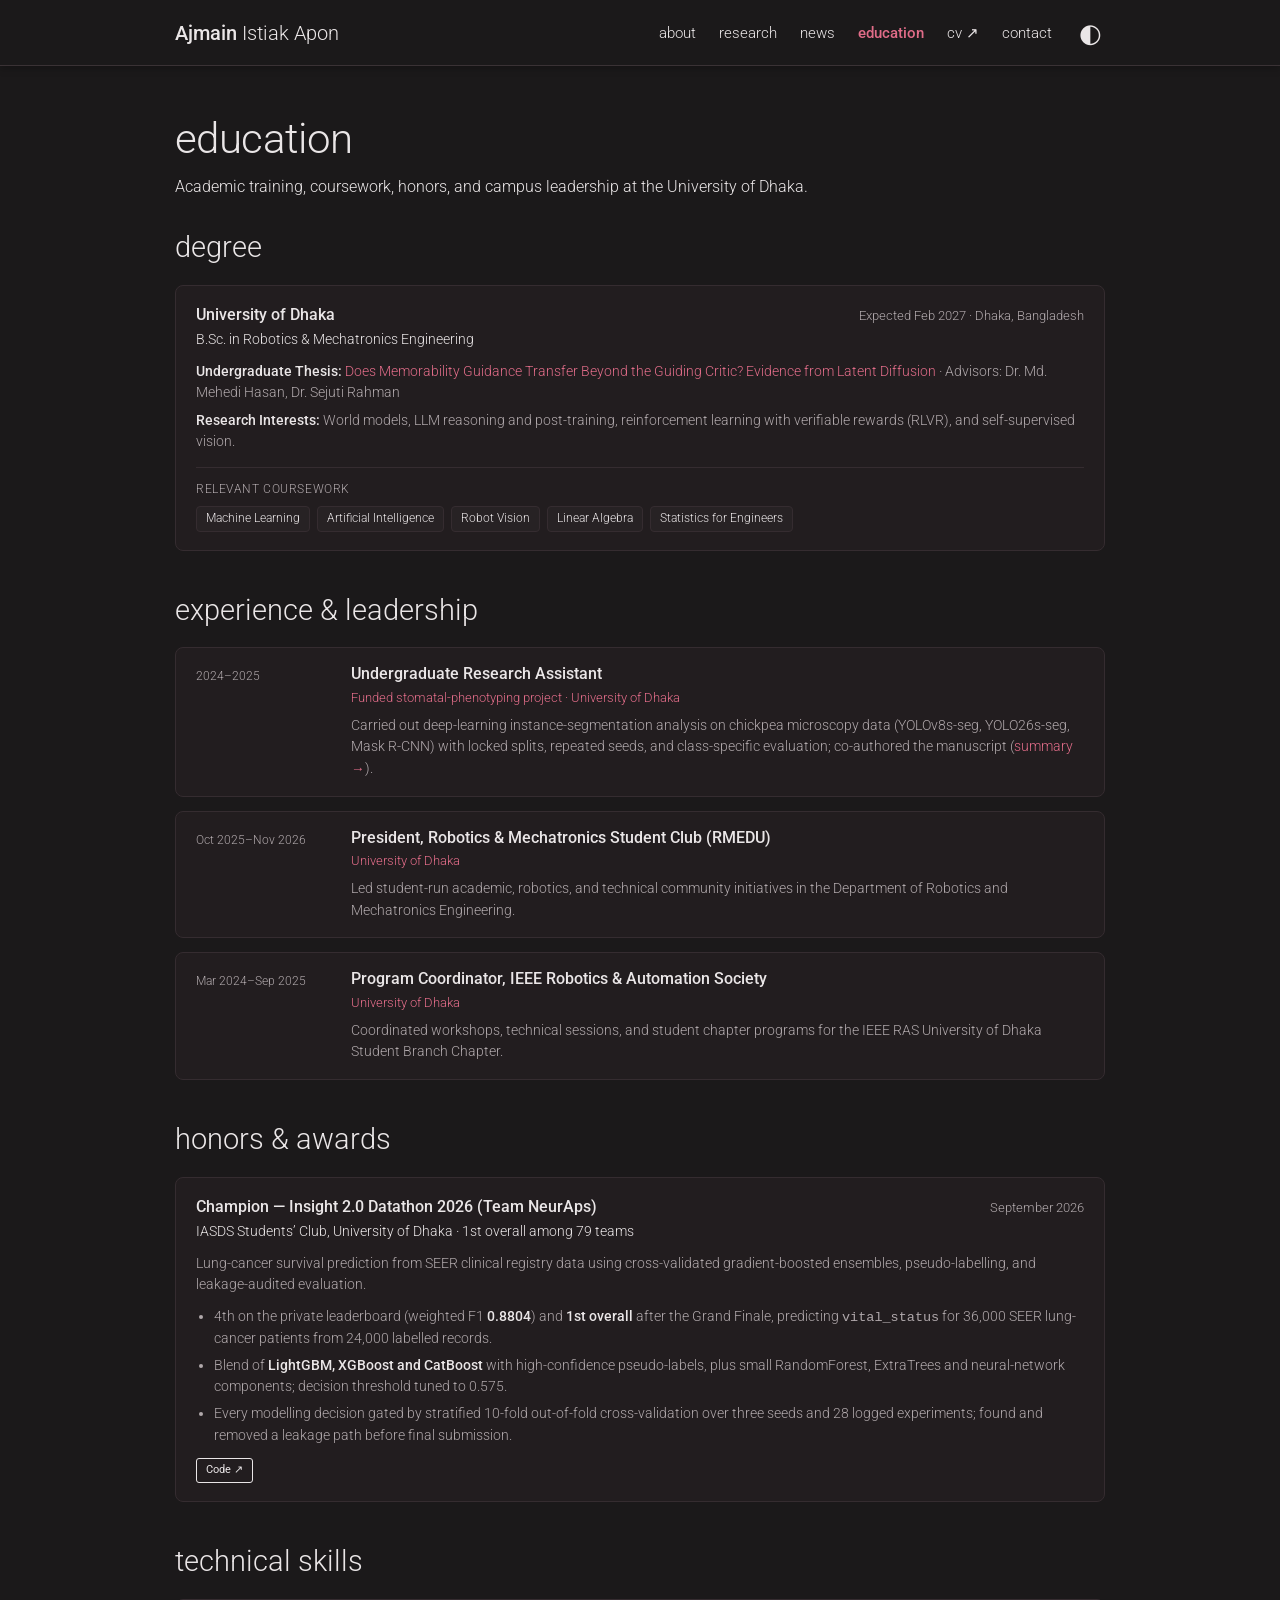
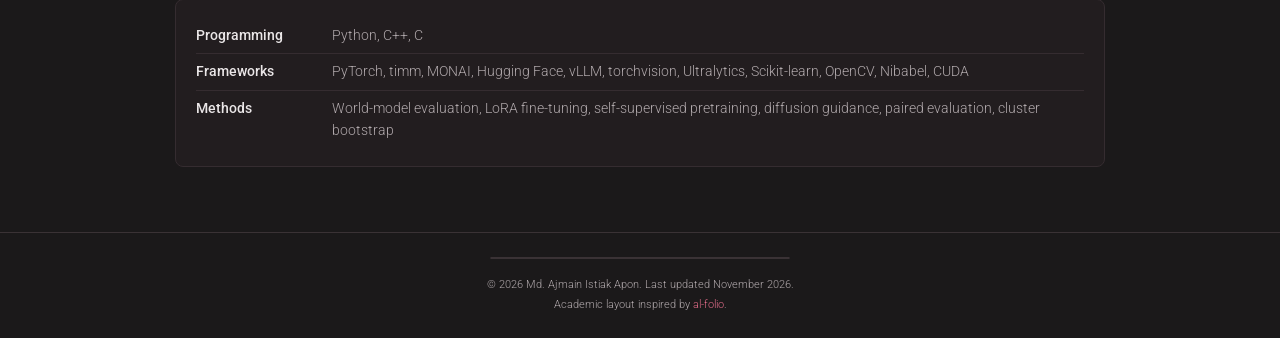
==== commit 5c21b826: "Mark club presidency as ended and add ventures to CV Co-Authored-By: Claude Fable 5.2 <noreply@anthr" ====
--- a/education.html
+++ b/education.html
@@ -40,11 +40,11 @@
     </div>
   </div>
   <div class="edu-item">
-    <span class="edu-period">Oct 2025–present</span>
+    <span class="edu-period">Oct 2025–Nov 2026</span>
     <div>
       <h3>President, Robotics &amp; Mechatronics Student Club (RMEDU)</h3>
       <p class="edu-org">University of Dhaka</p>
-      <p class="edu-note">Leading student-run academic, robotics, and technical community initiatives in the Department of Robotics and Mechatronics Engineering.</p>
+      <p class="edu-note">Led student-run academic, robotics, and technical community initiatives in the Department of Robotics and Mechatronics Engineering.</p>
     </div>
   </div>
   <div class="edu-item">
